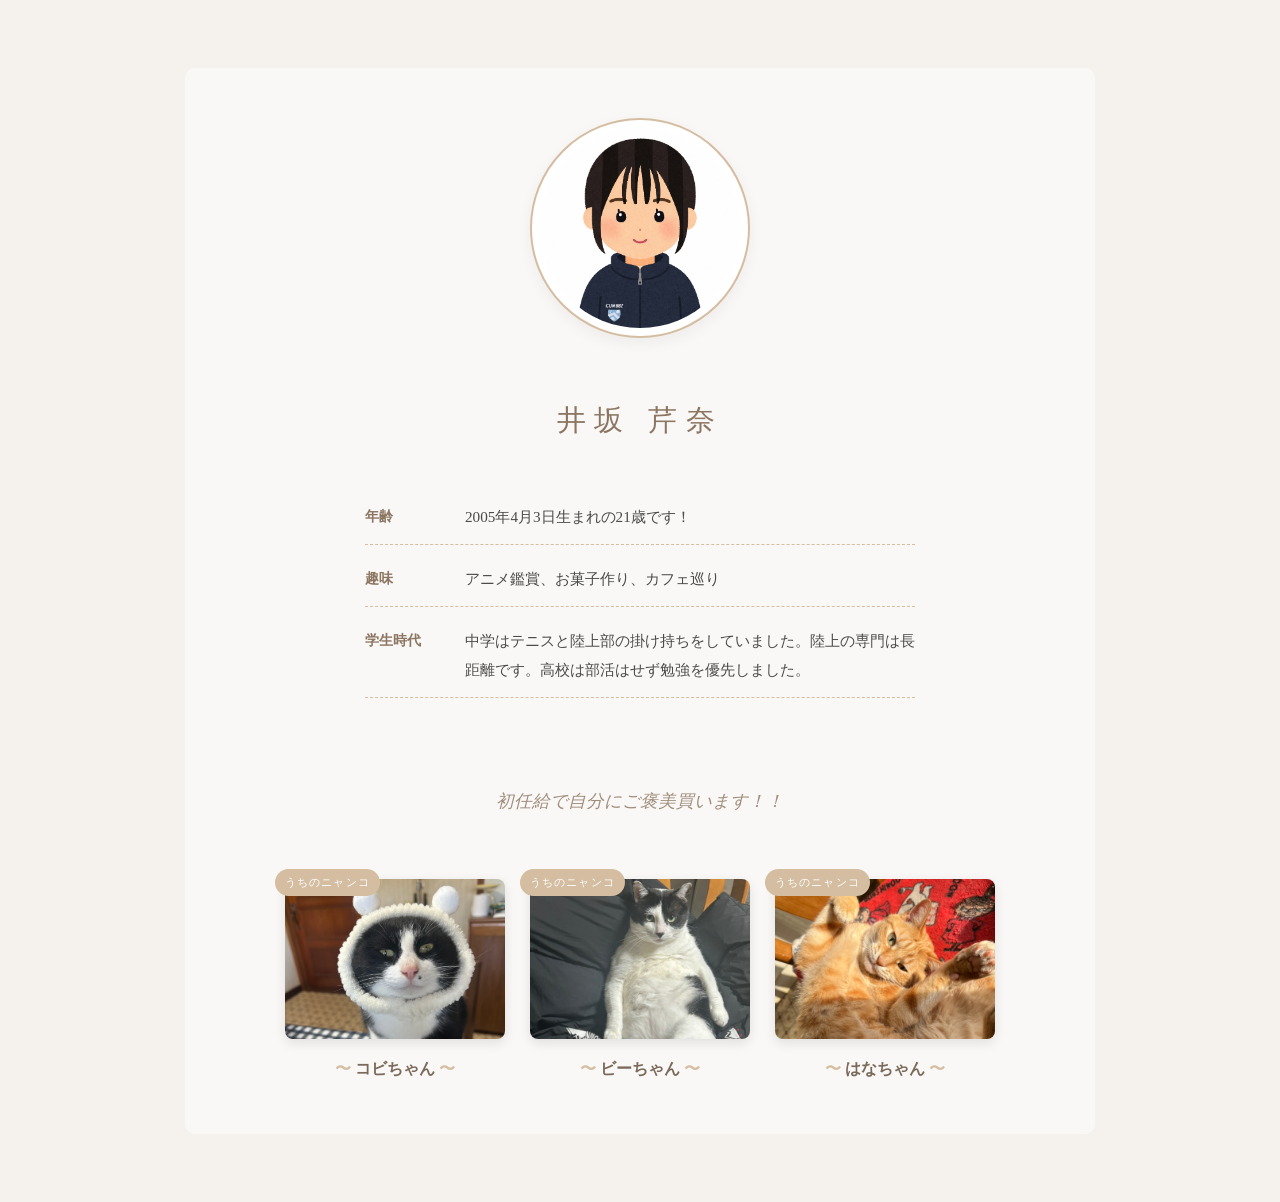
==== public/profile/profile.html @ 870ce8cd "自己紹介サイトの作成" ====
<!DOCTYPE html>
<html lang="ja">
<head>
    <meta charset="UTF-8">
    <title>井坂 芹奈 | My Profile</title>
    <style>
        /* 全体の雰囲気を温かいベージュ系に */
        body { 
            background-color: #f5f2ed; /* 柔らかなベージュ */
            color: #4a4a4a; 
            font-family: "Times New Roman", "Yu Mincho", "MS Mincho", serif; 
            padding: 60px 20px; 
            line-height: 1.9; 
        }
        
        .container { 
            max-width: 850px; 
            margin: 0 auto; 
            text-align: center; 
            background: rgba(255, 255, 255, 0.5); /* ほんのり白透かし */
            padding: 50px 30px;
            border-radius: 10px;
        }
        
        /* プロフィール写真：二重の枠でおしゃれに */
        .profile-img { 
            width: 200px; 
            height: 200px; 
            object-fit: cover; 
            border-radius: 50%; /* 丸くして可愛らしく */
            border: 2px solid #d4bda0; 
            padding: 8px; /* 隙間をあけて枠線を見せる */
            background: #fff;
            margin-bottom: 25px; 
            box-shadow: 0 5px 15px rgba(0,0,0,0.05);
        }
        
        h1 { 
            font-weight: normal; 
            letter-spacing: 0.3em; 
            margin-bottom: 40px; 
            color: #8c7662; /* 落ち着いたブラウン */
            font-size: 1.8rem;
        }
        
        /* 自己紹介リスト */
        .profile-info { 
            text-align: left; 
            display: inline-block; 
            max-width: 550px; 
            margin-bottom: 50px; 
            padding: 0;
            width: 100%;
        }
        
        .profile-info li { 
            list-style: none; 
            display: flex; 
            margin-bottom: 20px; 
            border-bottom: 1px dashed #d4bda0; /* 点線で可愛く */
            padding-bottom: 12px;
        }

        .profile-info span { 
            font-weight: bold; 
            flex-basis: 100px; 
            flex-shrink: 0;    
            color: #8c7662; 
            font-size: 0.9rem;
        }

        .profile-text {
            flex: 1; 
            text-align: justify; 
            font-size: 0.95rem;
        }
        
        .message {
            color: #a08e7d; 
            font-style: italic; 
            margin-bottom: 60px;
            font-size: 1.1rem;
        }

        /* ギャラリー全体 */
        .gallery-grid { 
            display: flex; 
            justify-content: center; 
            gap: 25px; 
            flex-wrap: wrap; 
        }
        
        .gallery-item {
            position: relative;
            width: 220px;
            transition: transform 0.4s ease; /* 動きをなめらかに */
        }

        /* マウスを乗せたときに浮き上がる */
        .gallery-item:hover {
            transform: translateY(-8px);
        }

        /* 左上のラベルを少しデザイン変更 */
        .cat-label {
            position: absolute;
            top: -10px;
            left: -10px;
            background: #d4bda0; 
            color: #fff;
            font-size: 11px;
            padding: 3px 10px;
            letter-spacing: 0.1em;
            z-index: 10;
            border-radius: 20px; /* 丸みをつける */
        }

        .work-img { 
            width: 100%; 
            height: 160px; 
            object-fit: cover; 
            object-position: 50% 20%; 
            display: block;
            border-radius: 8px; /* 角を少し丸める */
            box-shadow: 0 4px 12px rgba(0,0,0,0.1);
        }

        /* ニャンコの名前：少し装飾 */
        .cat-name {
            margin-top: 15px;
            font-size: 1rem;
            color: #7a6a5b;
            font-weight: bold;
        }
        .cat-name::before, .cat-name::after {
            content: " 〜 ";
            color: #d4bda0;
        }

        /* スマホ対応 */
        @media (max-width: 600px) {
            .profile-info li { flex-direction: column; line-height: 1.5; }
            .profile-info span { margin-bottom: 3px; font-size: 0.8rem; }
            .gallery-grid { gap: 50px; }
            .gallery-item { width: 80%; }
        }
    </style>
</head>
<body>

    <div class="container">
        <img src="A2B20E27-F749-4A37-80AF-CFD36BDE84C5.PNG" alt="プロフィール" class="profile-img">
        <h1>井坂 芹奈</h1>

        <ul class="profile-info">
            <li>
                <span>年齢</span>
                <div class="profile-text">2005年4月3日生まれの21歳です！</div>
            </li>
            <li>
                <span>趣味</span>
                <div class="profile-text">アニメ鑑賞、お菓子作り、カフェ巡り</div>
            </li>
            <li>
                <span>学生時代</span>
                <div class="profile-text">中学はテニスと陸上部の掛け持ちをしていました。陸上の専門は長距離です。高校は部活はせず勉強を優先しました。</div>
            </li>
        </ul>

        <p class="message">
            初任給で自分にご褒美買います！！
        </p>

        <div class="gallery-grid">
            <div class="gallery-item">
                <span class="cat-label">うちのニャンコ</span>
                <img src="IMG_3859.JPG" class="work-img">
                <div class="cat-name">コビちゃん</div>
            </div>

            <div class="gallery-item">
                <span class="cat-label">うちのニャンコ</span>
                <img src="IMG_3860.JPG" class="work-img">
                <div class="cat-name">ビーちゃん</div>
            </div>

            <div class="gallery-item">
                <span class="cat-label">うちのニャンコ</span>
                <img src="IMG_3861.JPG" class="work-img">
                <div class="cat-name">はなちゃん</div>
            </div>
        </div>
    </div>

</body>
</html>
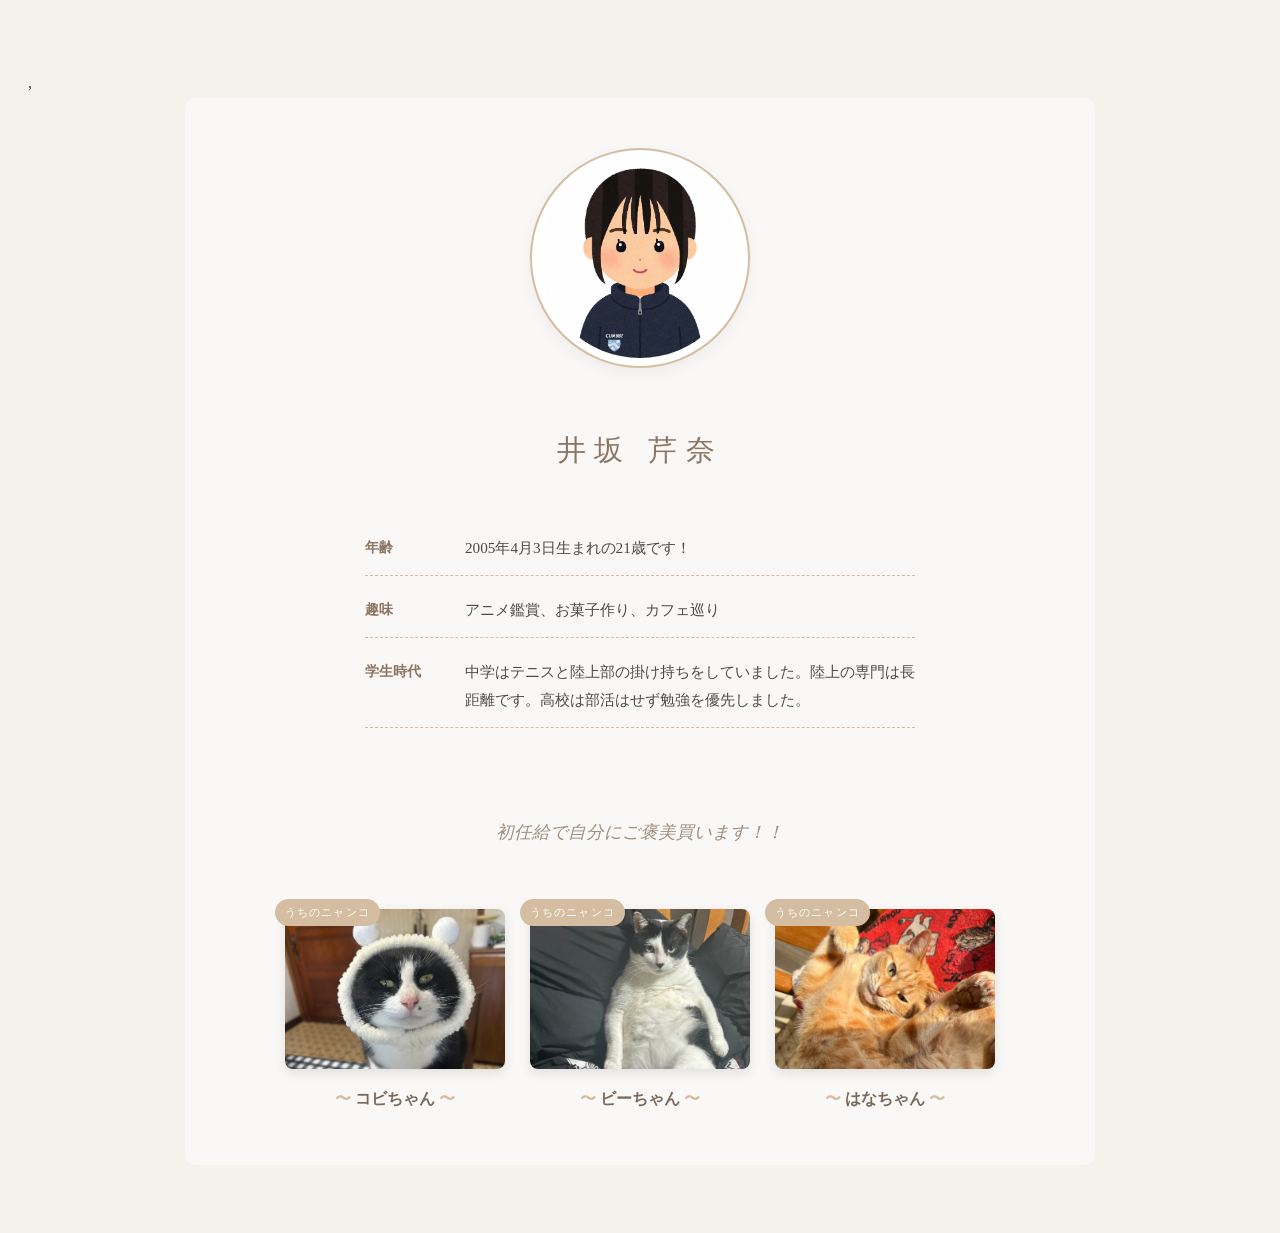
==== commit 3420a57b: "レビューの修正" ====
--- a/public/profile/profile.html
+++ b/public/profile/profile.html
@@ -2,149 +2,8 @@
 <html lang="ja">
 <head>
     <meta charset="UTF-8">
+    ,<link rel="stylesheet" href="styles.css">
     <title>井坂 芹奈 | My Profile</title>
-    <style>
-        /* 全体の雰囲気を温かいベージュ系に */
-        body { 
-            background-color: #f5f2ed; /* 柔らかなベージュ */
-            color: #4a4a4a; 
-            font-family: "Times New Roman", "Yu Mincho", "MS Mincho", serif; 
-            padding: 60px 20px; 
-            line-height: 1.9; 
-        }
-        
-        .container { 
-            max-width: 850px; 
-            margin: 0 auto; 
-            text-align: center; 
-            background: rgba(255, 255, 255, 0.5); /* ほんのり白透かし */
-            padding: 50px 30px;
-            border-radius: 10px;
-        }
-        
-        /* プロフィール写真：二重の枠でおしゃれに */
-        .profile-img { 
-            width: 200px; 
-            height: 200px; 
-            object-fit: cover; 
-            border-radius: 50%; /* 丸くして可愛らしく */
-            border: 2px solid #d4bda0; 
-            padding: 8px; /* 隙間をあけて枠線を見せる */
-            background: #fff;
-            margin-bottom: 25px; 
-            box-shadow: 0 5px 15px rgba(0,0,0,0.05);
-        }
-        
-        h1 { 
-            font-weight: normal; 
-            letter-spacing: 0.3em; 
-            margin-bottom: 40px; 
-            color: #8c7662; /* 落ち着いたブラウン */
-            font-size: 1.8rem;
-        }
-        
-        /* 自己紹介リスト */
-        .profile-info { 
-            text-align: left; 
-            display: inline-block; 
-            max-width: 550px; 
-            margin-bottom: 50px; 
-            padding: 0;
-            width: 100%;
-        }
-        
-        .profile-info li { 
-            list-style: none; 
-            display: flex; 
-            margin-bottom: 20px; 
-            border-bottom: 1px dashed #d4bda0; /* 点線で可愛く */
-            padding-bottom: 12px;
-        }
-
-        .profile-info span { 
-            font-weight: bold; 
-            flex-basis: 100px; 
-            flex-shrink: 0;    
-            color: #8c7662; 
-            font-size: 0.9rem;
-        }
-
-        .profile-text {
-            flex: 1; 
-            text-align: justify; 
-            font-size: 0.95rem;
-        }
-        
-        .message {
-            color: #a08e7d; 
-            font-style: italic; 
-            margin-bottom: 60px;
-            font-size: 1.1rem;
-        }
-
-        /* ギャラリー全体 */
-        .gallery-grid { 
-            display: flex; 
-            justify-content: center; 
-            gap: 25px; 
-            flex-wrap: wrap; 
-        }
-        
-        .gallery-item {
-            position: relative;
-            width: 220px;
-            transition: transform 0.4s ease; /* 動きをなめらかに */
-        }
-
-        /* マウスを乗せたときに浮き上がる */
-        .gallery-item:hover {
-            transform: translateY(-8px);
-        }
-
-        /* 左上のラベルを少しデザイン変更 */
-        .cat-label {
-            position: absolute;
-            top: -10px;
-            left: -10px;
-            background: #d4bda0; 
-            color: #fff;
-            font-size: 11px;
-            padding: 3px 10px;
-            letter-spacing: 0.1em;
-            z-index: 10;
-            border-radius: 20px; /* 丸みをつける */
-        }
-
-        .work-img { 
-            width: 100%; 
-            height: 160px; 
-            object-fit: cover; 
-            object-position: 50% 20%; 
-            display: block;
-            border-radius: 8px; /* 角を少し丸める */
-            box-shadow: 0 4px 12px rgba(0,0,0,0.1);
-        }
-
-        /* ニャンコの名前：少し装飾 */
-        .cat-name {
-            margin-top: 15px;
-            font-size: 1rem;
-            color: #7a6a5b;
-            font-weight: bold;
-        }
-        .cat-name::before, .cat-name::after {
-            content: " 〜 ";
-            color: #d4bda0;
-        }
-
-        /* スマホ対応 */
-        @media (max-width: 600px) {
-            .profile-info li { flex-direction: column; line-height: 1.5; }
-            .profile-info span { margin-bottom: 3px; font-size: 0.8rem; }
-            .gallery-grid { gap: 50px; }
-            .gallery-item { width: 80%; }
-        }
-    </style>
 </head>
 <body>
 
--- a/public/profile/styles.css
+++ b/public/profile/styles.css
@@ -0,0 +1,163 @@
+body {
+    background-color: #f5f2ed;
+
+    color: #4a4a4a;
+    font-family: "Times New Roman", "Yu Mincho", "MS Mincho", serif;
+    padding: 60px 20px;
+    line-height: 1.9;
+}
+
+.container {
+    max-width: 850px;
+    margin: 0 auto;
+    text-align: center;
+    background: rgba(255, 255, 255, 0.5);
+
+    padding: 50px 30px;
+    border-radius: 10px;
+}
+
+
+.profile-img {
+    width: 200px;
+    height: 200px;
+    object-fit: cover;
+    border-radius: 50%;
+
+    border: 2px solid #d4bda0;
+    padding: 8px;
+
+    background: #fff;
+    margin-bottom: 25px;
+    box-shadow: 0 5px 15px rgba(0, 0, 0, 0.05);
+}
+
+h1 {
+    font-weight: normal;
+    letter-spacing: 0.3em;
+    margin-bottom: 40px;
+    color: #8c7662;
+
+    font-size: 1.8rem;
+}
+
+
+.profile-info {
+    text-align: left;
+    display: inline-block;
+    max-width: 550px;
+    margin-bottom: 50px;
+    padding: 0;
+    width: 100%;
+}
+
+.profile-info li {
+    list-style: none;
+    display: flex;
+    margin-bottom: 20px;
+    border-bottom: 1px dashed #d4bda0;
+
+    padding-bottom: 12px;
+}
+
+.profile-info span {
+    font-weight: bold;
+    flex-basis: 100px;
+    flex-shrink: 0;
+    color: #8c7662;
+    font-size: 0.9rem;
+}
+
+.profile-text {
+    flex: 1;
+    text-align: justify;
+    font-size: 0.95rem;
+}
+
+.message {
+    color: #a08e7d;
+    font-style: italic;
+    margin-bottom: 60px;
+    font-size: 1.1rem;
+}
+
+
+.gallery-grid {
+    display: flex;
+    justify-content: center;
+    gap: 25px;
+    flex-wrap: wrap;
+}
+
+.gallery-item {
+    position: relative;
+    width: 220px;
+    transition: transform 0.4s ease;
+
+}
+
+
+.gallery-item:hover {
+    transform: translateY(-8px);
+}
+
+
+.cat-label {
+    position: absolute;
+    top: -10px;
+    left: -10px;
+    background: #d4bda0;
+    color: #fff;
+    font-size: 11px;
+    padding: 3px 10px;
+    letter-spacing: 0.1em;
+    z-index: 10;
+    border-radius: 20px;
+
+}
+
+.work-img {
+    width: 100%;
+    height: 160px;
+    object-fit: cover;
+    object-position: 50% 20%;
+    display: block;
+    border-radius: 8px;
+
+    box-shadow: 0 4px 12px rgba(0, 0, 0, 0.1);
+}
+
+
+.cat-name {
+    margin-top: 15px;
+    font-size: 1rem;
+    color: #7a6a5b;
+    font-weight: bold;
+}
+
+.cat-name::before,
+.cat-name::after {
+    content: " 〜 ";
+    color: #d4bda0;
+}
+
+
+@media (max-width: 600px) {
+    .profile-info li {
+        flex-direction: column;
+        line-height: 1.5;
+    }
+
+    .profile-info span {
+        margin-bottom: 3px;
+        font-size: 0.8rem;
+    }
+
+    .gallery-grid {
+        gap: 50px;
+    }
+
+    .gallery-item {
+        width: 80%;
+    }
+}
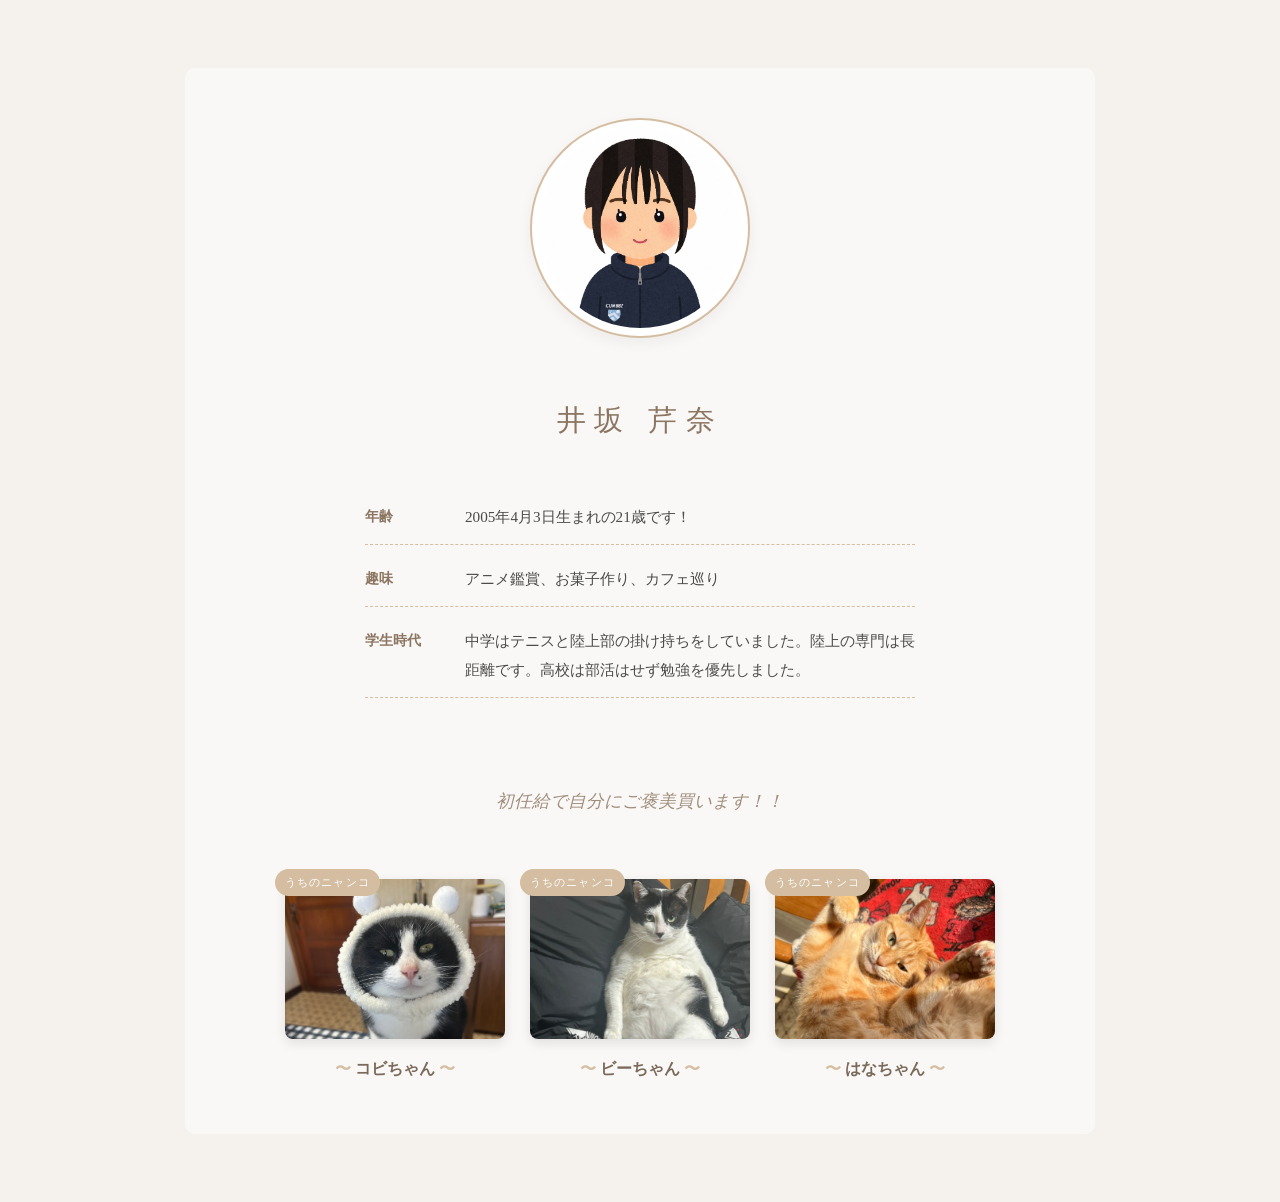
==== commit 087c9835: "レビュー修正" ====
--- a/public/profile/profile.html
+++ b/public/profile/profile.html
@@ -2,7 +2,7 @@
 <html lang="ja">
 <head>
     <meta charset="UTF-8">
-    ,<link rel="stylesheet" href="styles.css">
+    <link rel="stylesheet" href="styles.css">
     <title>井坂 芹奈 | My Profile</title>
 </head>
 <body>
